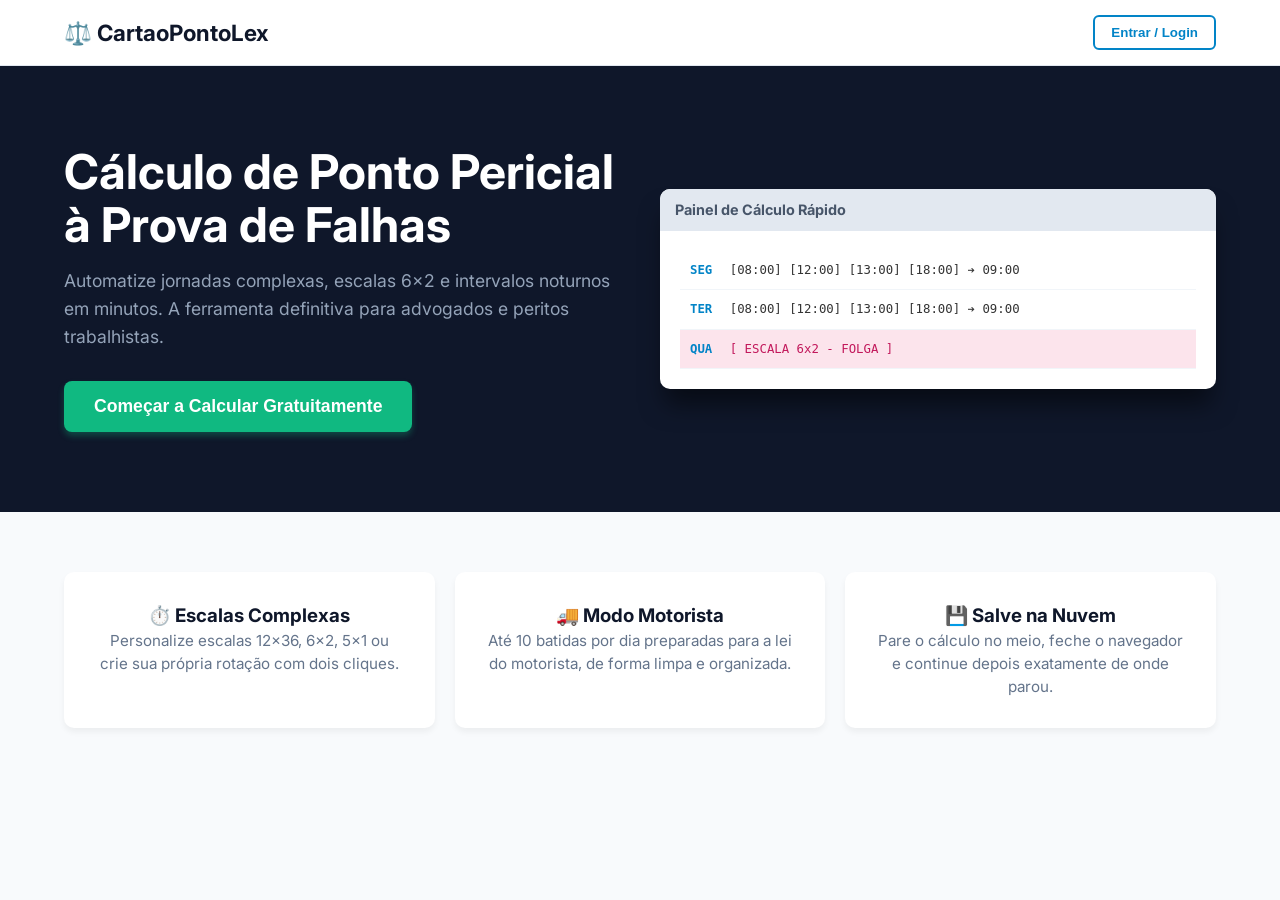
==== index.html @ fb2c1723 "Att definitiva" ====
<!DOCTYPE html>
<html lang="pt-br">
<head>
    <meta charset="UTF-8">
    <meta name="viewport" content="width=device-width, initial-scale=1.0">
    <title>CartaoPontoLex - Gestão de Cartões Ponto à Prova de Falhas</title>
    <link href="https://fonts.googleapis.com/css2?family=Inter:wght@400;500;600;700&display=swap" rel="stylesheet">
    <link rel="stylesheet" href="css/global.css">
    <link rel="stylesheet" href="css/home.css">
</head>
<body>
    <header class="navbar">
        <div class="logo">⚖️ CartaoPontoLex</div>
        <button class="btn-login" onclick="window.location.href='dashboard.html'">Entrar / Login</button>
    </header>

    <main class="hero">
        <div class="hero-texto">
            <h1>Cálculo de Ponto Pericial à Prova de Falhas</h1>
            <p>Automatize jornadas complexas, escalas 6x2 e intervalos noturnos em minutos. A ferramenta definitiva para advogados e peritos trabalhistas.</p>
            <button class="btn-cta" onclick="window.location.href='dashboard.html'">Começar a Calcular Gratuitamente</button>
        </div>
        
        <div class="hero-amostra">
            <div class="mockup-janela">
                <div class="mockup-header">Painel de Cálculo Rápido</div>
                <div class="mockup-body">
                    <div class="linha-fake"><span>SEG</span> [08:00] [12:00] [13:00] [18:00] ➔ 09:00</div>
                    <div class="linha-fake"><span>TER</span> [08:00] [12:00] [13:00] [18:00] ➔ 09:00</div>
                    <div class="linha-fake folga-fake"><span>QUA</span> [ ESCALA 6x2 - FOLGA ]</div>
                </div>
            </div>
        </div>
    </main>

    <section class="features">
        <div class="feature-card">
            <h3>⏱️ Escalas Complexas</h3>
            <p>Personalize escalas 12x36, 6x2, 5x1 ou crie sua própria rotação com dois cliques.</p>
        </div>
        <div class="feature-card">
            <h3>🚚 Modo Motorista</h3>
            <p>Até 10 batidas por dia preparadas para a lei do motorista, de forma limpa e organizada.</p>
        </div>
        <div class="feature-card">
            <h3>💾 Salve na Nuvem</h3>
            <p>Pare o cálculo no meio, feche o navegador e continue depois exatamente de onde parou.</p>
        </div>
    </section>
</body>
</html>
---- css/global.css ----
/* ==========================================================================
   CSS GLOBAL - CartaoPontoLex
   ========================================================================== */

* { 
    box-sizing: border-box; 
    margin: 0; 
    padding: 0; 
}

body { 
    font-family: 'Inter', sans-serif; 
    background: #f8fafc; 
    color: #1e293b; 
    line-height: 1.5; 
}

/* Cabeçalho de Navegação Padrão */
.navbar { 
    display: flex; 
    justify-content: space-between; 
    align-items: center; 
    padding: 15px 5%; 
    background: white; 
    border-bottom: 1px solid #e2e8f0; 
    position: sticky; 
    top: 0; 
    z-index: 1000; 
}

.logo { 
    font-size: 1.4em; 
    font-weight: 700; 
    color: #0f172a; 
}

/* Estilos Globais de Botões */
.btn-login { 
    background: transparent; 
    border: 2px solid #0284c7; 
    color: #0284c7; 
    padding: 8px 16px; 
    border-radius: 6px; 
    font-weight: 600; 
    cursor: pointer; 
    transition: 0.2s; 
}

.btn-login:hover { 
    background: #f0f9ff; 
}

.btn-primario { 
    background: #0284c7; 
    border: none; 
    color: white; 
    padding: 10px 20px; 
    border-radius: 6px; 
    cursor: pointer; 
    font-weight: 600; 
    transition: 0.2s; 
}

.btn-primario:hover { 
    background: #0369a1; 
}

.btn-secundario { 
    background: white; 
    border: 1px solid #cbd5e1; 
    color: #475569; 
    padding: 10px 20px; 
    border-radius: 6px; 
    cursor: pointer; 
    font-weight: 600; 
    transition: 0.2s; 
}

.btn-secundario:hover { 
    background: #f1f5f9; 
    color: #0f172a; 
}

/* A CLASSE MAIS IMPORTANTE PARA O MODAL FUNCIONAR */
.escondido { 
    display: none !important; 
}

/* Divisores de layout */
.divisor { 
    height: 1px; 
    background: #e2e8f0; 
    margin: 10px 0; 
}
---- css/home.css ----
/* ==========================================================================
   HOME PAGE (TEMA ESCURO ORIGINAL)
   ========================================================================== */
.hero {
    display: flex;
    align-items: center;
    justify-content: space-between;
    padding: 80px 5%;
    gap: 40px;
    background: #0f172a; /* Azul Marinho Escuro */
    color: white;
}

.hero-texto { flex: 1; }
.hero-texto h1 { font-size: 3em; margin-bottom: 15px; line-height: 1.1; font-weight: 700; }
.hero-texto p { font-size: 1.1em; color: #94a3b8; margin-bottom: 30px; line-height: 1.6; }

.btn-cta {
    background: #10b981; /* Verde Vibrante */
    color: white;
    border: none;
    padding: 15px 30px;
    font-size: 1.1em;
    font-weight: bold;
    border-radius: 8px;
    cursor: pointer;
    box-shadow: 0 4px 6px rgba(16, 185, 129, 0.3);
    transition: 0.2s;
}
.btn-cta:hover { background: #059669; transform: translateY(-2px); }

.hero-amostra { flex: 1; }
.mockup-janela {
    background: white;
    border-radius: 10px;
    overflow: hidden;
    box-shadow: 0 20px 25px -5px rgba(0, 0, 0, 0.5);
    color: #333;
}
.mockup-header { background: #e2e8f0; padding: 10px 15px; font-weight: bold; font-size: 0.9em; color: #475569; }
.mockup-body { padding: 20px; font-family: monospace; font-size: 0.95em; }
.linha-fake { padding: 10px; border-bottom: 1px solid #f1f5f9; }
.linha-fake span { font-weight: bold; color: #0284c7; margin-right: 10px; }
.folga-fake { background: #fce4ec; color: #c2185b; }

.features {
    display: flex;
    gap: 20px;
    padding: 60px 5%;
    justify-content: center;
    background: #f8fafc;
}
.feature-card {
    background: white;
    padding: 30px;
    border-radius: 10px;
    flex: 1;
    box-shadow: 0 4px 6px rgba(0,0,0,0.05);
    text-align: center;
}
.feature-card h3 { color: #0f172a; margin-top: 0; }
.feature-card p { color: #64748b; font-size: 0.95em; line-height: 1.5; }
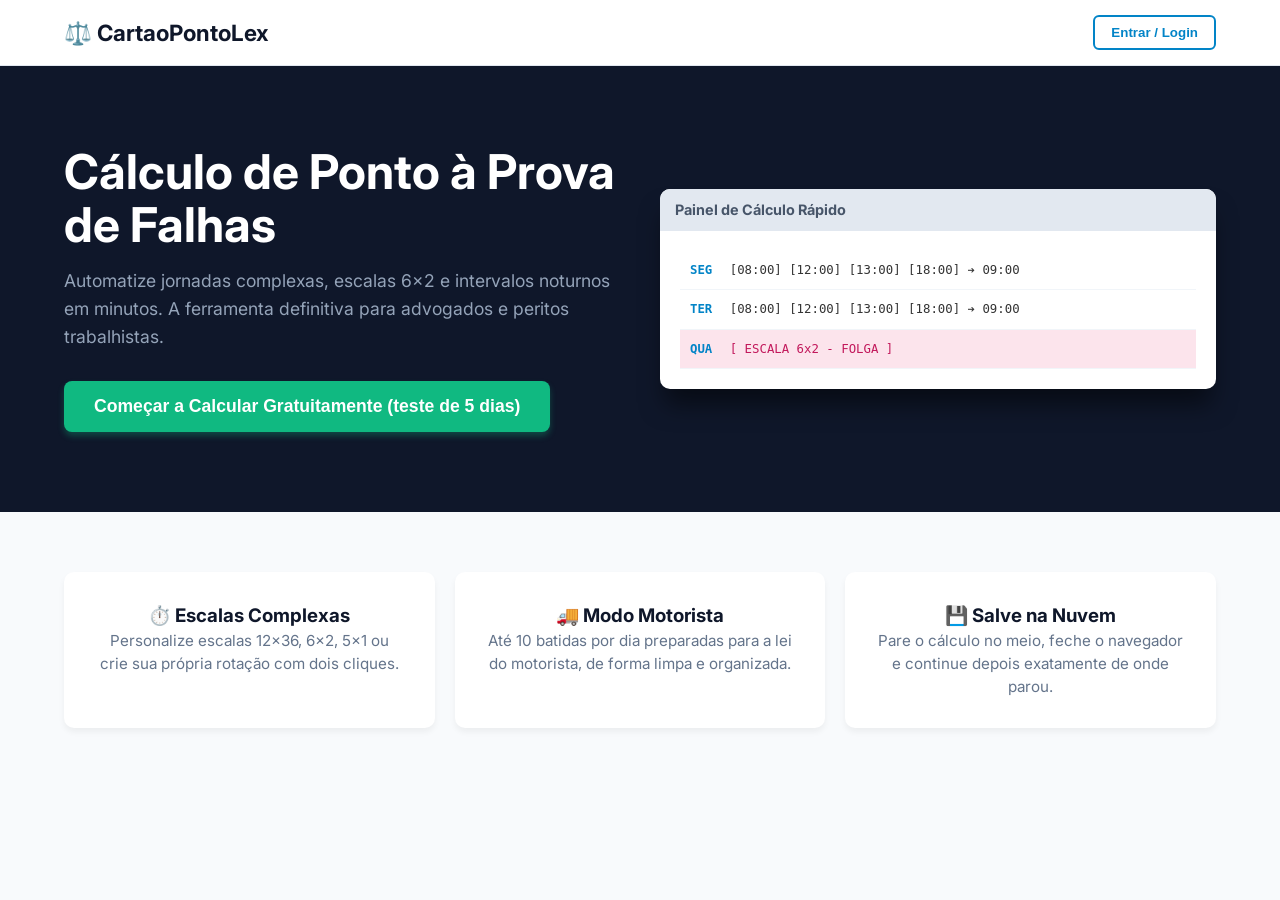
==== commit d4c37f6c: "Ajustes" ====
--- a/index.html
+++ b/index.html
@@ -16,9 +16,9 @@
 
     <main class="hero">
         <div class="hero-texto">
-            <h1>Cálculo de Ponto Pericial à Prova de Falhas</h1>
+            <h1>Cálculo de Ponto à Prova de Falhas</h1>
             <p>Automatize jornadas complexas, escalas 6x2 e intervalos noturnos em minutos. A ferramenta definitiva para advogados e peritos trabalhistas.</p>
-            <button class="btn-cta" onclick="window.location.href='dashboard.html'">Começar a Calcular Gratuitamente</button>
+            <button class="btn-cta" onclick="window.location.href='dashboard.html'">Começar a Calcular Gratuitamente (teste de 5 dias)</button>
         </div>
         
         <div class="hero-amostra">
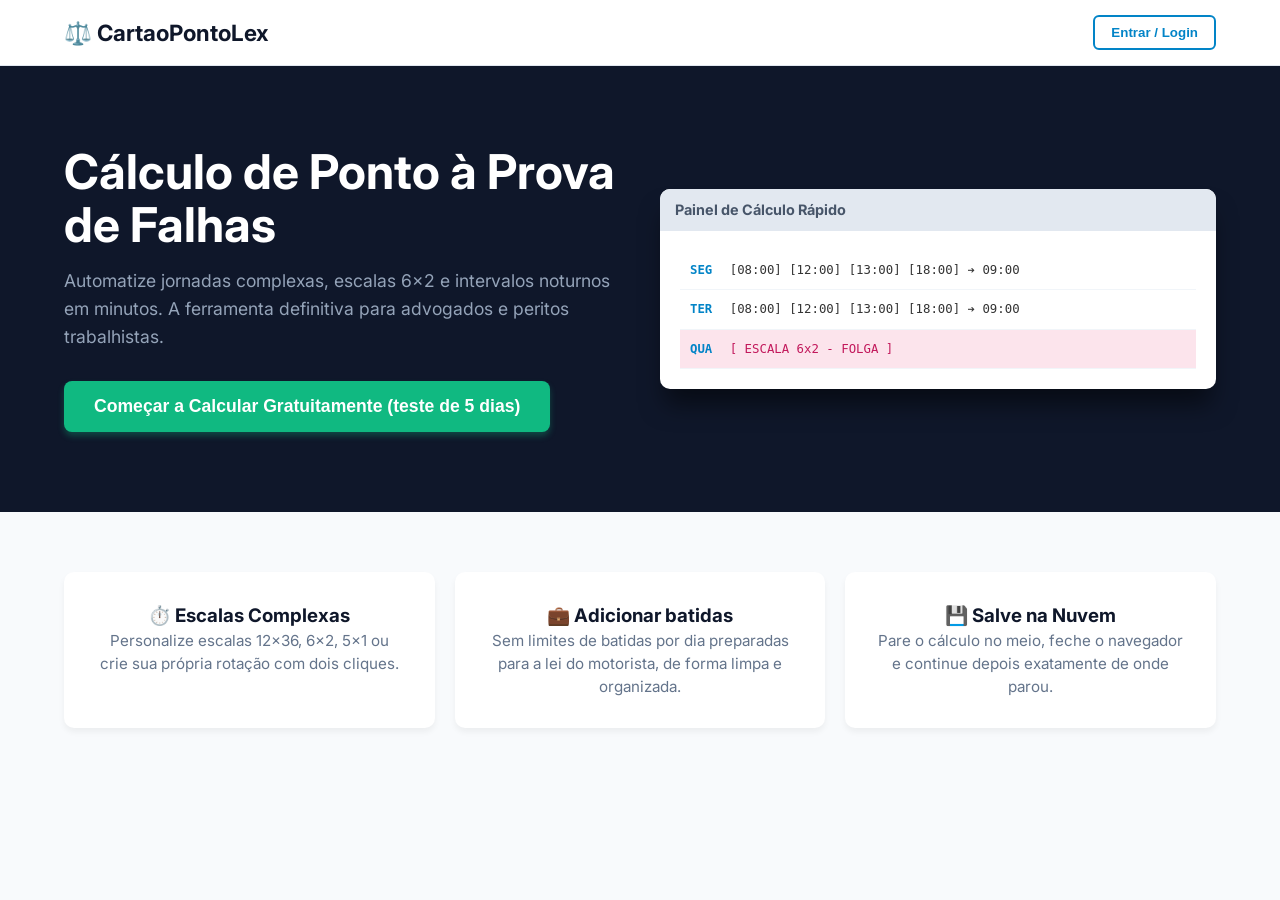
==== commit ef3836f6: "Ta ficando boomm" ====
--- a/index.html
+++ b/index.html
@@ -39,8 +39,8 @@
             <p>Personalize escalas 12x36, 6x2, 5x1 ou crie sua própria rotação com dois cliques.</p>
         </div>
         <div class="feature-card">
-            <h3>🚚 Modo Motorista</h3>
-            <p>Até 10 batidas por dia preparadas para a lei do motorista, de forma limpa e organizada.</p>
+            <h3>💼 Adicionar batidas</h3>
+            <p>Sem limites de batidas por dia preparadas para a lei do motorista, de forma limpa e organizada.</p>
         </div>
         <div class="feature-card">
             <h3>💾 Salve na Nuvem</h3>
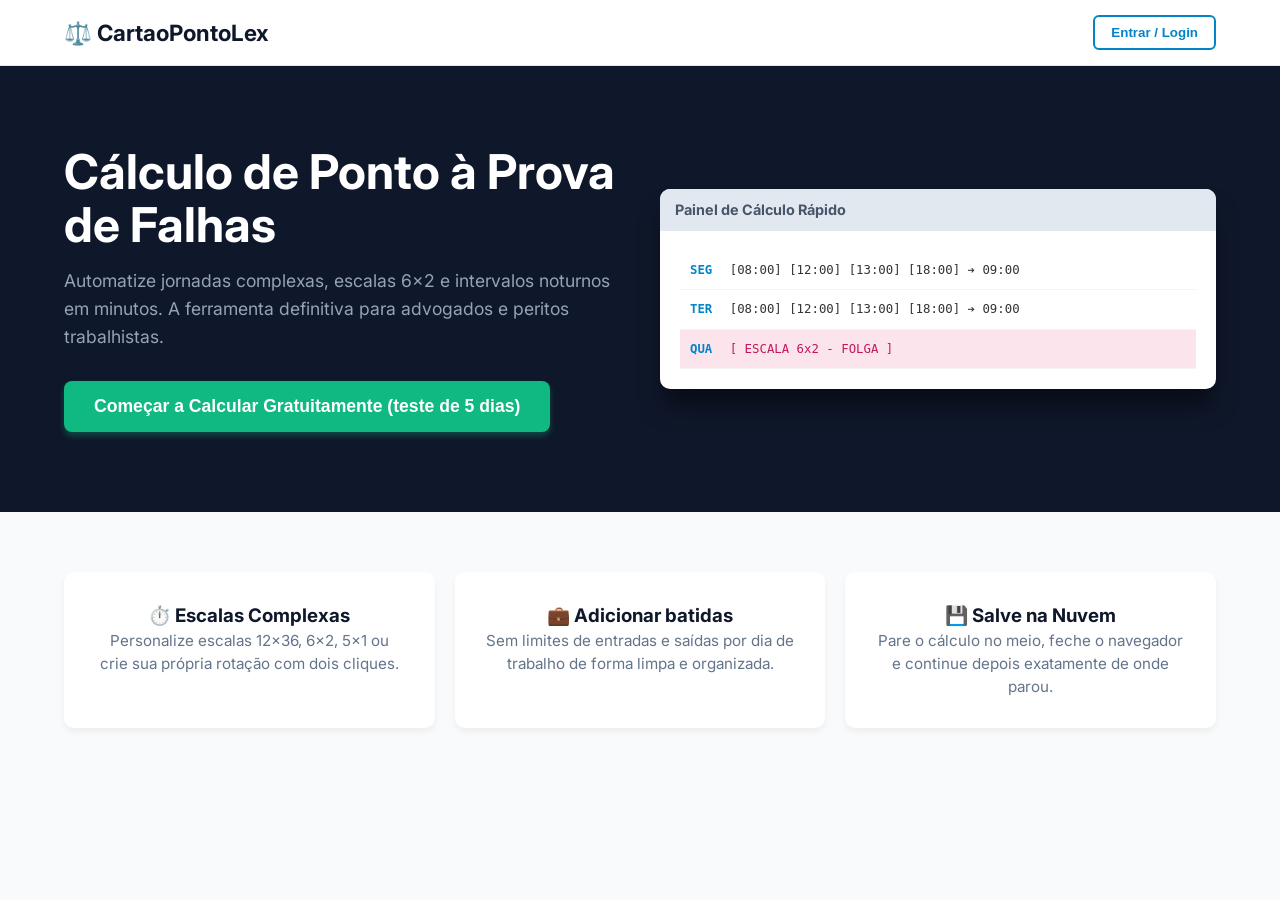
==== commit 59b13a5b: "asd" ====
--- a/index.html
+++ b/index.html
@@ -40,7 +40,7 @@
         </div>
         <div class="feature-card">
             <h3>💼 Adicionar batidas</h3>
-            <p>Sem limites de batidas por dia preparadas para a lei do motorista, de forma limpa e organizada.</p>
+            <p>Sem limites de entradas e saídas por dia de trabalho de forma limpa e organizada.</p>
         </div>
         <div class="feature-card">
             <h3>💾 Salve na Nuvem</h3>
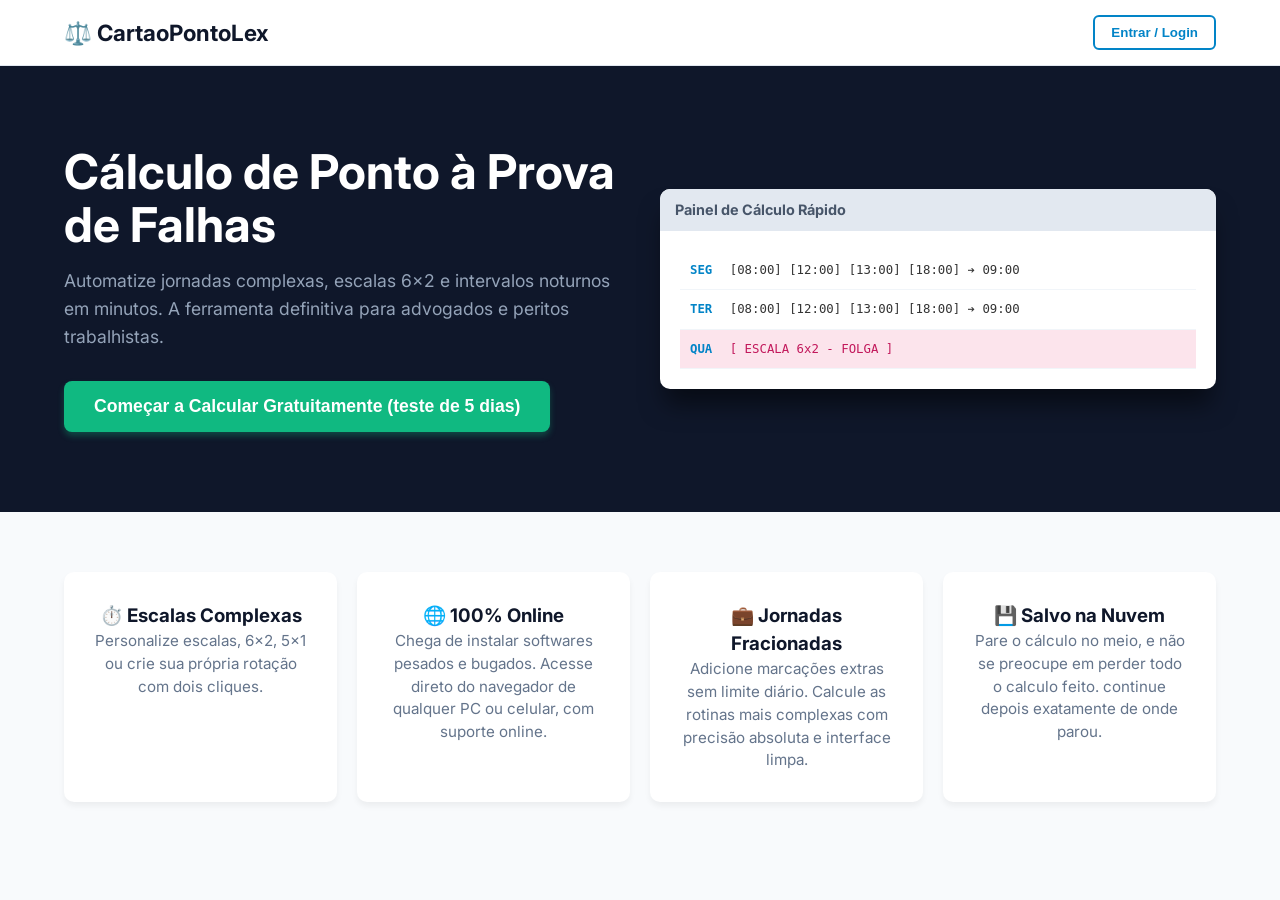
==== commit d8950d1d: "mais atts ta ficando boom" ====
--- a/index.html
+++ b/index.html
@@ -36,15 +36,19 @@
     <section class="features">
         <div class="feature-card">
             <h3>⏱️ Escalas Complexas</h3>
-            <p>Personalize escalas 12x36, 6x2, 5x1 ou crie sua própria rotação com dois cliques.</p>
+            <p>Personalize escalas, 6x2, 5x1 ou crie sua própria rotação com dois cliques.</p>
         </div>
         <div class="feature-card">
-            <h3>💼 Adicionar batidas</h3>
-            <p>Sem limites de entradas e saídas por dia de trabalho de forma limpa e organizada.</p>
+            <h3>🌐 100% Online</h3>
+            <p>Chega de instalar softwares pesados e bugados. Acesse direto do navegador de qualquer PC ou celular, com suporte online.</p>
         </div>
         <div class="feature-card">
-            <h3>💾 Salve na Nuvem</h3>
-            <p>Pare o cálculo no meio, feche o navegador e continue depois exatamente de onde parou.</p>
+            <h3>💼 Jornadas Fracionadas</h3>
+            <p>Adicione marcações extras sem limite diário. Calcule as rotinas mais complexas com precisão absoluta e interface limpa.</p>
+        </div>
+        <div class="feature-card">
+            <h3>💾 Salvo na Nuvem</h3>
+            <p>Pare o cálculo no meio, e não se preocupe em perder todo o calculo feito. continue depois exatamente de onde parou.</p>
         </div>
     </section>
 </body>
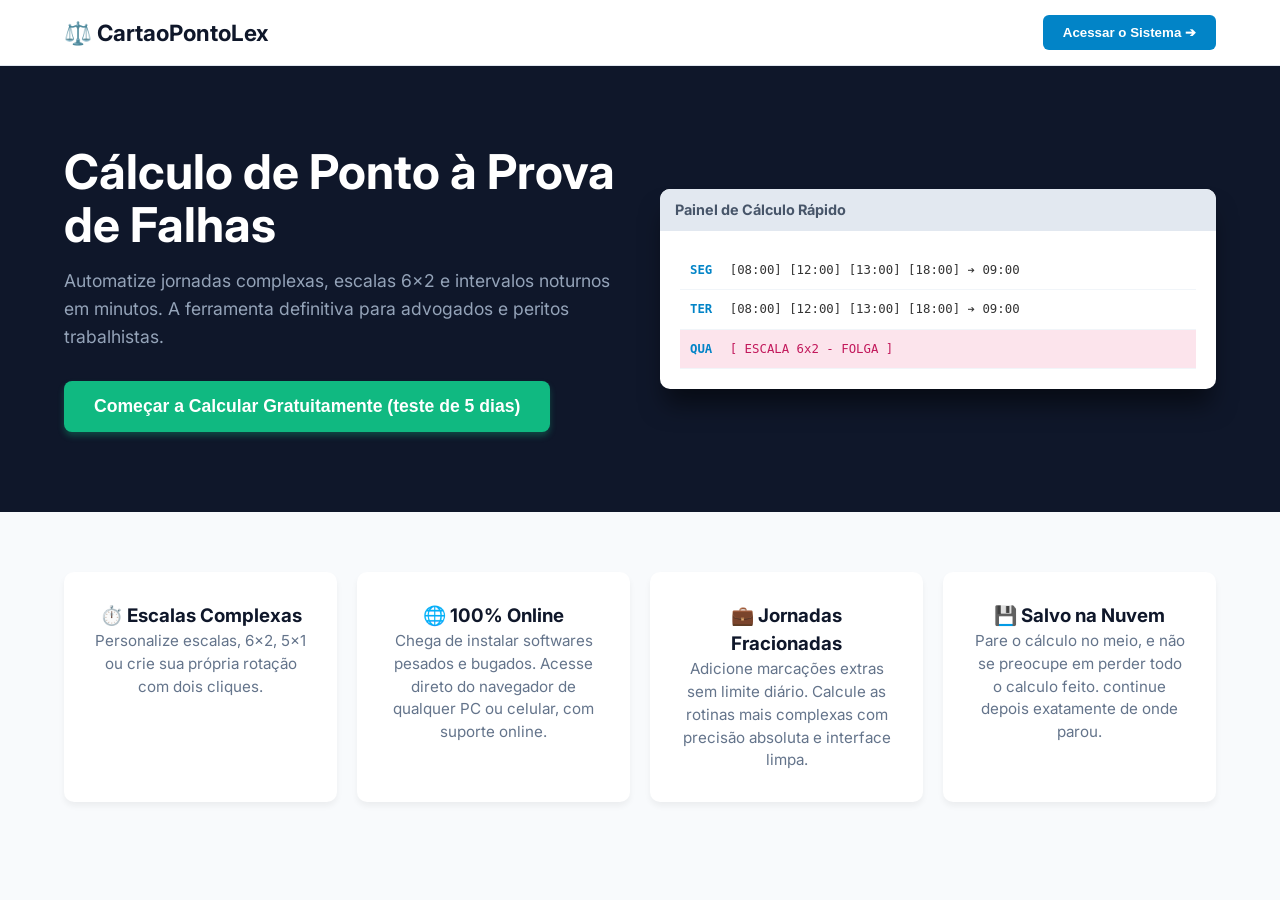
==== commit 1c50ba65: "processo de autenticação google" ====
--- a/index.html
+++ b/index.html
@@ -11,7 +11,7 @@
 <body>
     <header class="navbar">
         <div class="logo">⚖️ CartaoPontoLex</div>
-        <button class="btn-login" onclick="window.location.href='dashboard.html'">Entrar / Login</button>
+        <button class="btn-primario" onclick="abrirModalLogin()">Acessar o Sistema ➔</button>
     </header>
 
     <main class="hero">
@@ -51,5 +51,48 @@
             <p>Pare o cálculo no meio, e não se preocupe em perder todo o calculo feito. continue depois exatamente de onde parou.</p>
         </div>
     </section>
+
+    <div id="modal-login" class="modal-overlay escondido">
+        <div class="modal-card" style="max-width: 400px;">
+            <div class="modal-header">
+                <h3 id="titulo-login">🔐 Entrar no Sistema</h3>
+                <button class="btn-fechar" onclick="fecharModalLogin()">×</button>
+            </div>
+            
+            <div class="modal-body">
+                <button id="btn-login-google" class="btn-secundario" style="width: 100%; margin-bottom: 10px; display: flex; align-items: center; justify-content: center; gap: 10px; font-weight: 600; padding: 10px;">
+                    <img src="https://www.svgrepo.com/show/475656/google-color.svg" width="20" alt="Google">
+                    Continuar com Google
+                </button>
+
+                <div style="display: flex; align-items: center; text-align: center; margin: 15px 0; color: #94a3b8; font-size: 0.85em;">
+                    <div style="flex: 1; border-bottom: 1px solid #e2e8f0;"></div>
+                    <span style="padding: 0 10px;">ou use seu e-mail</span>
+                    <div style="flex: 1; border-bottom: 1px solid #e2e8f0;"></div>
+                </div>
+
+                <div class="form-group" style="margin-bottom: 10px;">
+                    <input type="email" id="email-login" placeholder="E-mail">
+                </div>
+                <div class="form-group" style="margin-bottom: 10px;">
+                    <input type="password" id="senha-login" placeholder="Senha">
+                </div>
+                <p id="msg-erro" style="color: #ef4444; font-size: 0.85em; font-weight: bold; display: none; margin-top: 5px;"></p>
+            </div>
+            
+            <div class="modal-footer" style="flex-direction: column; gap: 12px; align-items: center;">
+                <button id="btn-acao-login" class="btn-primario" style="width: 100%; padding: 12px; font-size: 1.05em;">Entrar com E-mail ➔</button>
+                <a href="#" id="link-trocar-modo" style="color: #64748b; text-decoration: underline; font-size: 0.9em;">Não tem conta? Crie uma agora!</a>
+            </div>
+        </div>
+    </div>
+
+    <script type="module" src="js/auth.js"></script>
+    
+    <script>
+        // Funções simples para abrir e fechar a janela
+        function abrirModalLogin() { document.getElementById('modal-login').classList.remove('escondido'); }
+        function fecharModalLogin() { document.getElementById('modal-login').classList.add('escondido'); }
+    </script>
 </body>
 </html>
--- a/css/home.css
+++ b/css/home.css
@@ -59,4 +59,45 @@
     text-align: center;
 }
 .feature-card h3 { color: #0f172a; margin-top: 0; }
-.feature-card p { color: #64748b; font-size: 0.95em; line-height: 1.5; }+.feature-card p { color: #64748b; font-size: 0.95em; line-height: 1.5; }
+/* ==========================================================================
+   ESTILOS DO MODAL DE LOGIN (Idêntico ao Dashboard)
+   ========================================================================== */
+.modal-overlay {
+    position: fixed; top: 0; left: 0; width: 100%; height: 100%;
+    background: rgba(15, 23, 42, 0.7); backdrop-filter: blur(4px);
+    display: flex; justify-content: center; align-items: center; z-index: 9999;
+}
+.modal-overlay.escondido { display: none; }
+
+.modal-card {
+    background: #ffffff; width: 90%; max-width: 500px;
+    border-radius: 12px; box-shadow: 0 20px 25px -5px rgba(0, 0, 0, 0.1);
+    overflow: hidden; animation: descerModal 0.3s ease-out;
+}
+@keyframes descerModal { from { transform: translateY(-20px); opacity: 0; } to { transform: translateY(0); opacity: 1; } }
+
+.modal-header {
+    background: #f8fafc; padding: 20px; border-bottom: 1px solid #e2e8f0;
+    display: flex; justify-content: space-between; align-items: center;
+}
+.modal-header h3 { margin: 0; color: #0f172a; font-size: 1.2em; }
+.btn-fechar {
+    background: none; border: none; font-size: 1.5em; color: #64748b;
+    cursor: pointer; transition: 0.2s;
+}
+.btn-fechar:hover { color: #ef4444; transform: scale(1.1); }
+
+.modal-body { padding: 20px; }
+.form-group { margin-bottom: 15px; text-align: left; }
+.form-group label { display: block; margin-bottom: 8px; font-weight: 600; color: #334155; font-size: 0.9em; }
+.form-group input {
+    width: 100%; padding: 10px 12px; border: 1px solid #cbd5e1; box-sizing: border-box;
+    border-radius: 6px; font-size: 1em; color: #1e293b; outline: none; transition: 0.2s;
+}
+.form-group input:focus { border-color: #2563eb; box-shadow: 0 0 0 3px rgba(37, 99, 235, 0.1); }
+
+.modal-footer {
+    padding: 20px; background: #f8fafc; border-top: 1px solid #e2e8f0;
+    display: flex; justify-content: flex-end; gap: 10px;
+}
